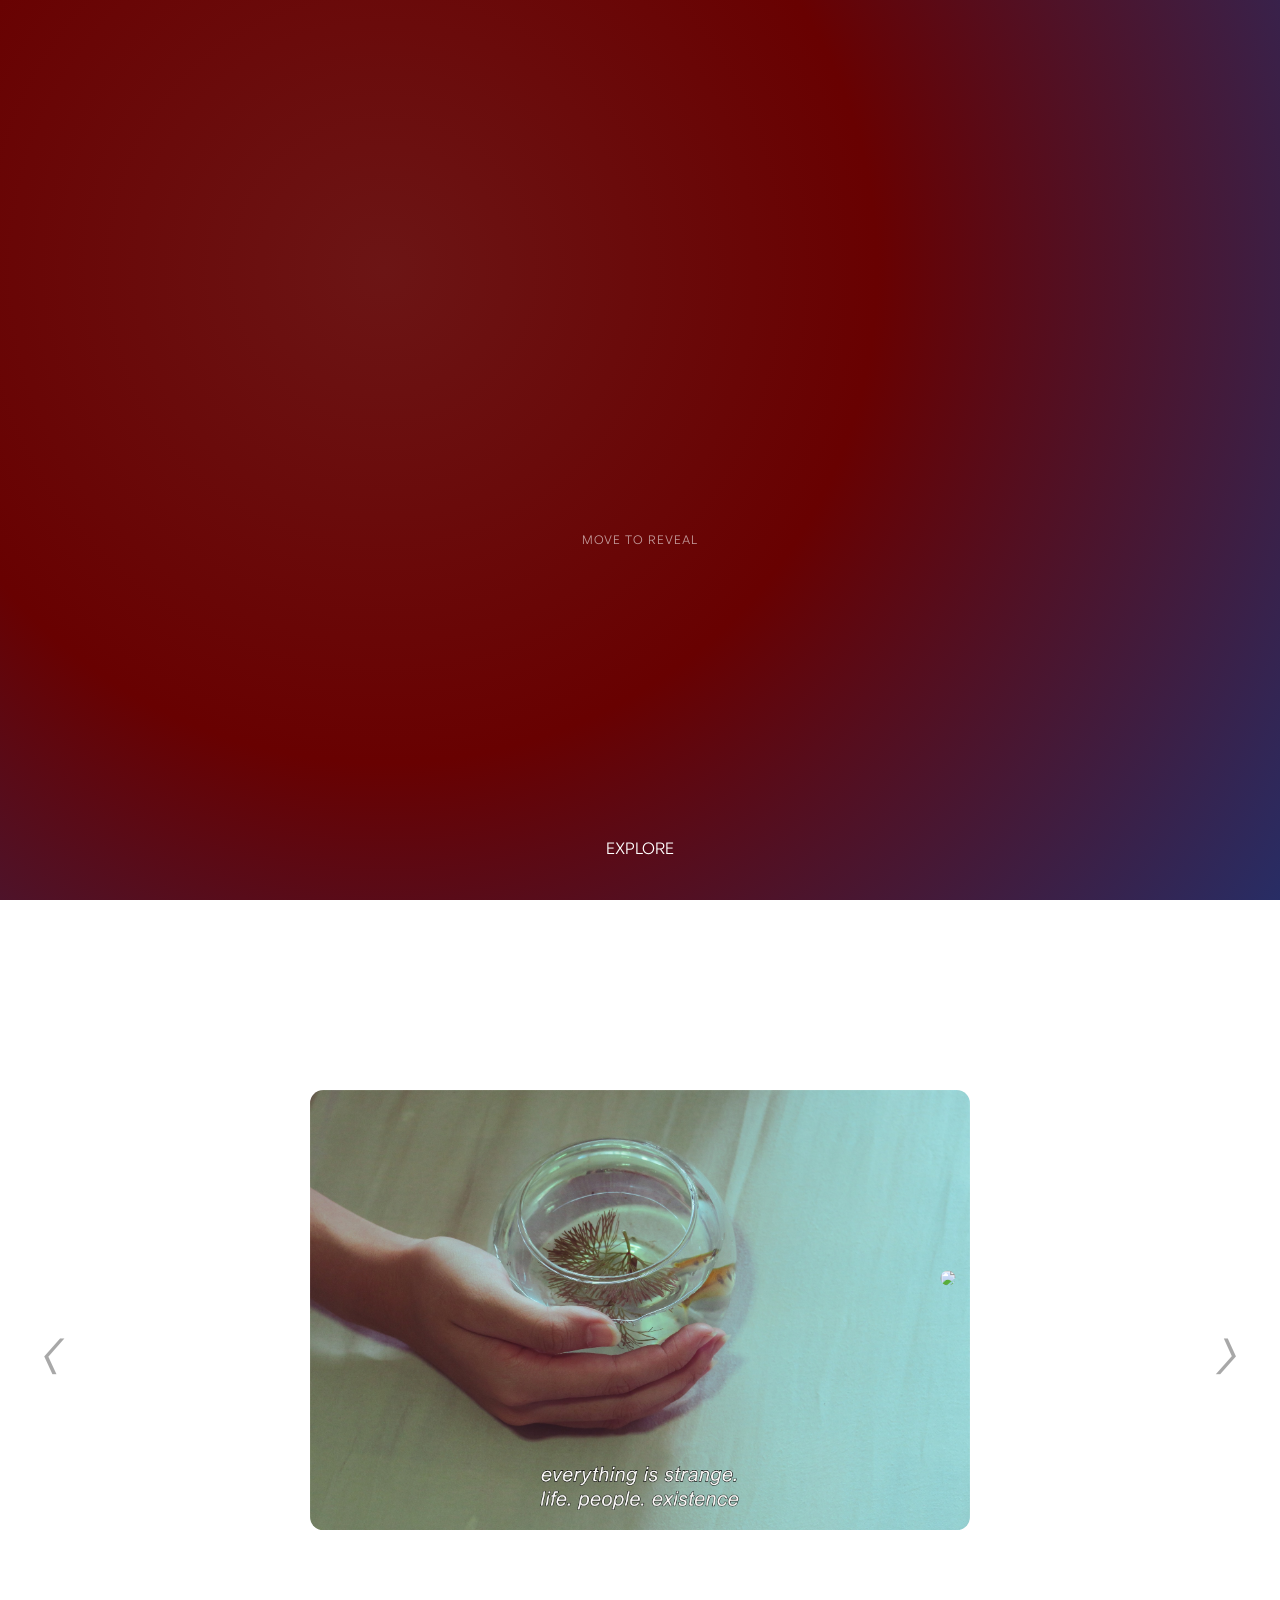
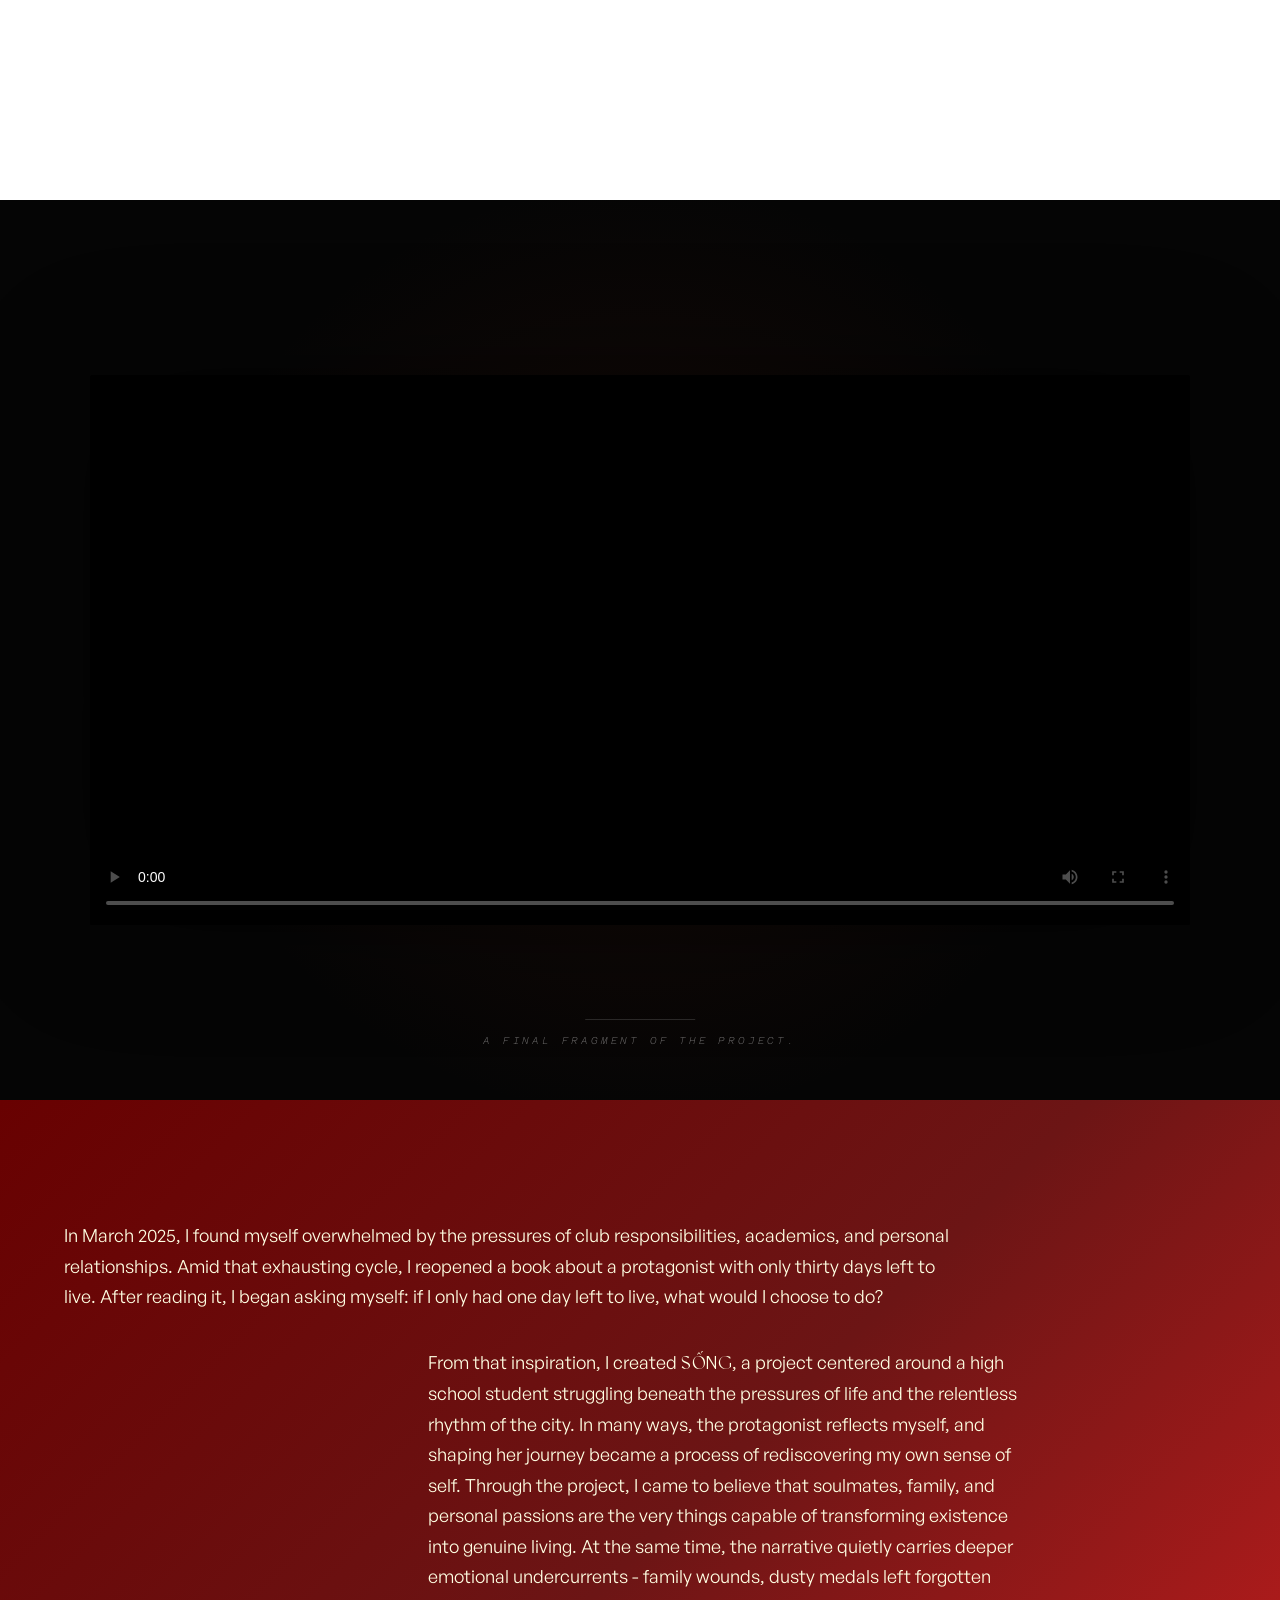
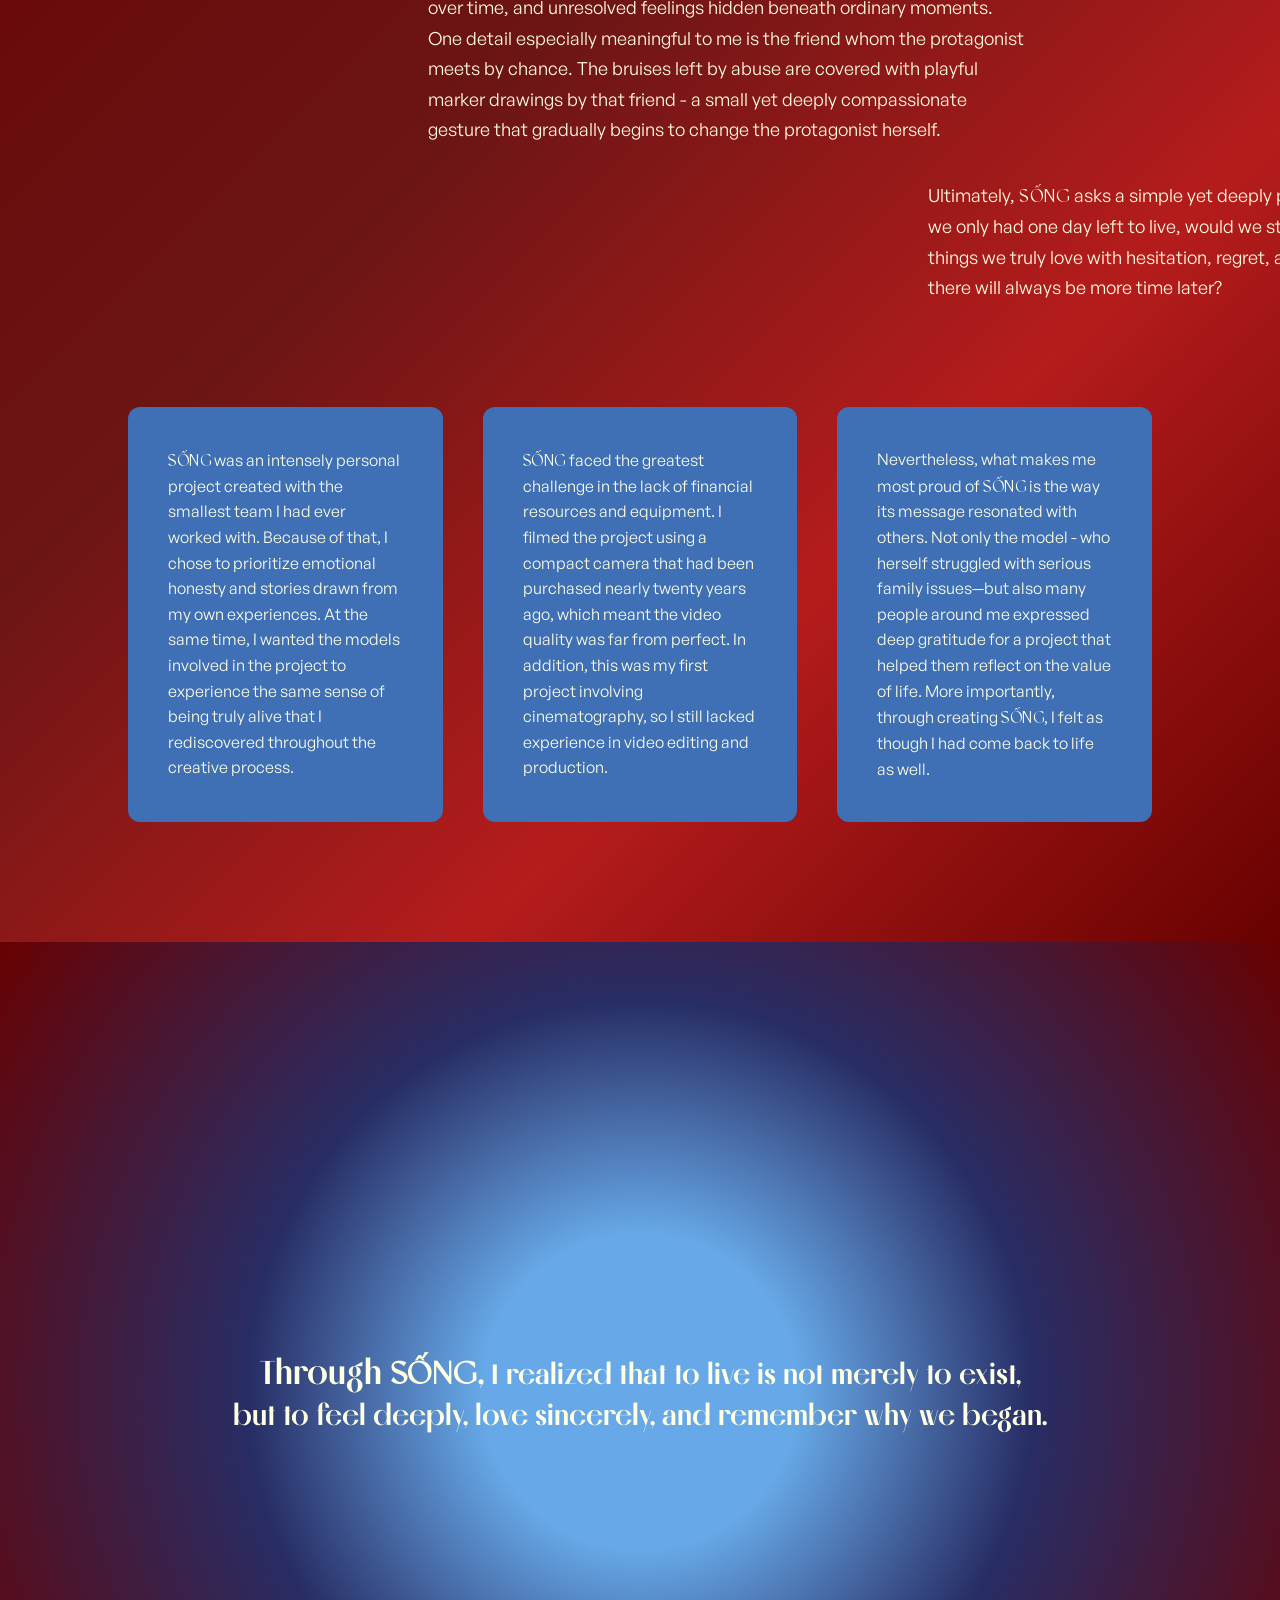
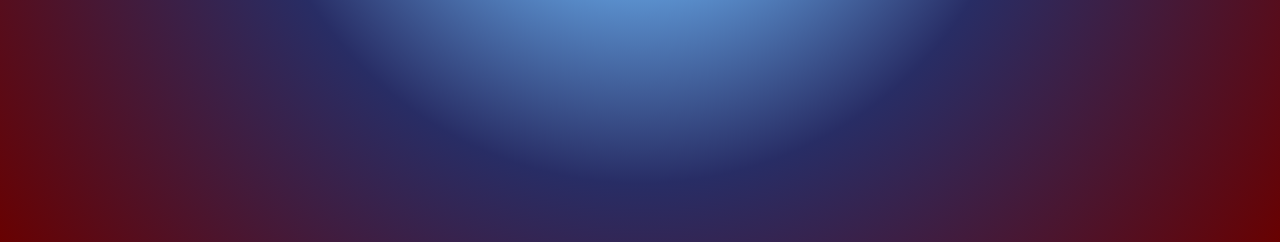
==== song.html @ a21d8aa3 "add optimized video" ====
<!DOCTYPE html>
<html lang="en">
<head>
<meta charset="UTF-8">
<meta name="viewport" content="width=device-width, initial-scale=1.0">
<title>SỐNG</title>

<style>
@font-face { font-family: 'ProjectFont'; src: url('assets/fonts/ProjectFont.woff2'); }
@font-face { font-family: 'Melodrama'; src: url('assets/fonts/Melodrama-Bold.woff2'); }
@font-face { font-family: 'GeneralSans'; src: url('assets/fonts/GeneralSans-Regular.woff2'); }
@font-face { font-family: 'AzeretMono'; src: url('assets/fonts/AzeretMono-ThinItalic.woff2'); }

*{margin:0;padding:0;box-sizing:border-box;}
body{font-family:'GeneralSans';overflow-x:hidden;}

/* NAV */
.ui {
      position: fixed;
      inset: 0;
      pointer-events: none;
      z-index: 10;
    }

.brand {
      position: absolute;
      top: 30px;
      left: 40px;
      color: black;
      font-family: 'Melodrama';
      font-weight: 700;
      font-size: 37px;
    }

    .nav {
      position: absolute;
      top: 30px;
      right: 40px;
      display: flex;
      gap: 30px;
      pointer-events: auto;
    }

    .nav a {
  color: black;
  font-family: 'GeneralSans';
  font-size: 16px;
  cursor: pointer;
  position: relative;
  transition: all 0.25s ease;
  text-decoration: none; /* 👈 dòng quan trọng */
}

    .nav a:hover {
      transform: scale(1.15);
    }

    .nav a::after {
      content: '';
      position: absolute;
      left: 0;
      bottom: -4px;
      width: 0%;
      height: 2px;
      background: black;
      transition: width 0.25s ease;
    }

    .nav a:hover::after {
      width: 100%;
    }

/* ===== INTRO ===== */
.intro{
  position: fixed;
  inset: 0;
  z-index: 9999;

  display:flex;
  justify-content:center;
  align-items:center;
  flex-direction:column;

 background: radial-gradient(
  circle at 30% 30%,
  #6c1515 0%,
  #680101 45%,
  #282d65 100%
);
}

.hint{
  position:absolute;
  top:60%; /* 👈 chỉnh lên xuống */
  left:50%;
  transform:translate(-50%,-50%);

  color:white;
  font-family:'GeneralSans';
  font-size:12px;
  opacity:0.6;
  letter-spacing:1px;

  pointer-events:none;
  transition:0.4s;
  animation: fadeIn 1.5s ease forwards;
}
@keyframes fadeIn{
  from{opacity:0}
  to{opacity:0.6}
}

/* TILT SHIFT TEXT */
.intro h1{
  font-family:'Melodrama';
  font-size:7vw;
  color:white;

  filter: blur(18px); /* blur nền */
}
#title{
  -webkit-mask-repeat: no-repeat;
  mask-repeat: no-repeat;
}

/* EXPLORE */
.explore{
position:absolute;
bottom:40px;
color:white;
cursor:pointer;
}
.explore::after{
content:"";display:block;height:1px;width:0;background:white;transition:.3s;
}
.explore:hover::after{width:100%;}

/* ẨN INTRO */
.intro.hide{
opacity:0;
pointer-events:none;
transition:0.8s;
}

#title {
  opacity: 0;

  /* 👇 bắt buộc để mask hoạt động */
  -webkit-mask-repeat: no-repeat;
  mask-repeat: no-repeat;

  -webkit-mask-size: cover;
  mask-size: cover;

  color: white;
}

/* ===== HERO ===== */
.hero{
  height:100vh;
  background:url('assets/images/song/background.jpg') center/cover;
  position:relative;
  display:flex;
  justify-content:center;
  align-items:center;
  color:black;
}

.hero::after{
  content:"";
  position:absolute;
  inset:0;
  backdrop-filter: blur(20px);
  z-index:1;
}

/* layer */
.hero-content,
.timeline-left,
.timeline-right{
  position:relative;
  z-index:2;
  color:black;
}

/* TEXT */
.title{
  font-family:'ProjectFont';
  font-size:10vw;
  text-align: center;
}

.tagline{
  margin-top:20px;
  font-style:italic;
  text-align:center;
}

/* ===== ANIMATION ===== */

.hero-content {
  opacity: 0;
  transform: scale(0.9);
  filter: blur(12px);
  transition: all 1.8s cubic-bezier(0.22, 1, 0.36, 1);
}

.hero-content.show {
  opacity: 1;
  transform: scale(1);
  filter: blur(0);
}

/* tagline riêng */
.tagline {
  opacity: 0;
  transform: translateY(25px);
  transition: all 1.6s ease;
}

.hero-content.show .tagline {
  opacity: 1;
  transform: translateY(0);
  transition-delay: 1.1s;
}

/* TIMELINE */
.timeline-left{
position:absolute;
top:30px;
left:40px;
font-family:'AzeretMono';
font-size:22px;
}
.timeline-right{
position:absolute;
bottom:30px;
right:40px;
font-family:'AzeretMono';
font-size:22px;
}

/* ===== SECTION 2 ===== */
.gallery {
  height: 100vh;
  position: relative;
  overflow: hidden;
  display: flex;
  align-items: center;
  justify-content: center;
}

.item {
  position: absolute;
  top: 50%;
  left: 50%;
  transition: all 0.6s ease;
  opacity: 0;

  width: auto;
  height: auto;
}

.item img {
  width: auto;
  height: auto;
  max-width: 600px;   /* 👈 giới hạn thôi, không ép */
  max-height: 65vh;

  object-fit: contain; /* 👈 không crop nữa */
  display: block;
  border-radius: 12px;
}

/* CENTER */
.item.center {
  transform: translate(-50%, -60%) scale(1.1); /* 👈 từ -50% → -60% */
}

/* LEFT */
.item.left {
  transform: translate(-500px, -160px) scale(0.95);
}

/* RIGHT */
.item.right {
  transform: translate(300px, -80px) scale(0.95);
}

/* LEFT xa */
.item.left-2 {
  transform: translate(-900px, -220px) scale(0.8);
}

/* RIGHT xa */
.item.right-2 {
  transform: translate(700px, -120px) scale(0.8);
}

.item.center,
.item.left,
.item.right,
.item.left-2,
.item.right-2 {
  opacity: 1;
}


.arrow{
  position:absolute;
  top:50%;
  transform:translateY(-50%);

  font-family:'AzeretMono';

  font-size:88px;
  font-weight:100;
  line-height:0.7;

  color:rgba(0,0,0,0.34);

  cursor:pointer;
  user-select:none;

  z-index:20;

  transition:
    transform .35s cubic-bezier(.19,1,.22,1),
    opacity .35s ease,
    color .35s ease;
}

.arrow:hover{
  color:rgba(0,0,0,0.72);
  transform:translateY(-50%) scale(1.06);
}

.arrow:active{
  transform:translateY(-50%) scale(.96);
}

.arrow.left{
  left:24px;
}

.arrow.right{
  right:24px;
}

.arrow.disabled{
  opacity:.12;
  pointer-events:none;
}

/* ===== FILM ===== */
/* ===== FILM ===== */

.film{
  position:relative;

  min-height:100vh;

  display:flex;
  justify-content:center;
  align-items:center;

  background:#050505;

  overflow:hidden;
}

/* ambient glow */
.film::before{
  content:'';

  position:absolute;
  inset:0;

  background:
  radial-gradient(
    circle at center,
    rgba(120,40,20,.18) 0%,
    rgba(0,0,0,0) 60%
  );

  pointer-events:none;

  z-index:1;
}

.film-wrap{
  position:relative;

  width:min(1100px,88vw);

  z-index:3;
}

/* VIDEO */

.film video{
  width:100%;
  max-height:84vh;

  display:block;

  object-fit:cover;

  background:black;

  border-radius:2px;

  box-shadow:
    0 0 120px rgba(0,0,0,.45);

  opacity:0;

  transform:
    scale(1.03)
    translateY(20px);

  filter:
    blur(10px)
    saturate(.9);

  animation:
    filmReveal 2s cubic-bezier(.19,1,.22,1) .2s forwards;

  transition:
    transform .9s cubic-bezier(.19,1,.22,1),
    filter .9s ease;
}

.film video:hover{
  transform:scale(1.008);
}

/* subtle grain overlay */

.film-wrap::after{
  content:'';

  position:absolute;
  inset:0;

  background-image:
    repeating-radial-gradient(
      circle at 50% 50%,
      rgba(255,255,255,.025) 0px,
      rgba(255,255,255,0) 1px
    );

  mix-blend-mode:soft-light;

  opacity:.25;

  pointer-events:none;

  animation:grainMove .25s steps(2) infinite;
}

/* TEXT */

.film-intro{
  position:absolute;

  left:50%;
  bottom:6vh;

  transform:translateX(-50%);

  z-index:5;

  pointer-events:none;
}

.film-intro p{
  position:relative;

  color:rgba(255,255,255,.46);

  font-family:'AzeretMono', monospace;
  font-size:10px;
  font-style:italic;
  font-weight:100;

  letter-spacing:.28em;
  text-transform:uppercase;

  white-space:nowrap;

  opacity:0;

  transform:
    translateY(14px);

  filter:blur(8px);

  animation:
    introText 2.2s cubic-bezier(.19,1,.22,1) .8s forwards;
}

/* line */

.film-intro p::before{
  content:'';

  position:absolute;

  left:50%;
  top:-16px;

  transform:translateX(-50%);

  width:0;
  height:1px;

  background:
    rgba(255,255,255,.14);

  animation:
    introLine 1.8s cubic-bezier(.19,1,.22,1) 1s forwards;
}

/* keyframes */

@keyframes filmReveal{
  to{
    opacity:1;

    transform:
      scale(1)
      translateY(0);

    filter:
      blur(0)
      saturate(1);
  }
}

@keyframes introText{
  to{
    opacity:1;

    transform:translateY(0);

    filter:blur(0);
  }
}

@keyframes introLine{
  to{
    width:110px;
  }
}

@keyframes grainMove{
  0%{
    transform:translate(0,0);
  }

  100%{
    transform:translate(1px,-1px);
  }
}

/* ===== SECTION 3 ===== */
.info{
  position: relative;
  min-height: 100vh;

  background: linear-gradient(
  135deg,
  #680101 0%,
  #6c1515 40%,
  #b51c1c 70%,
  #680101 100%
);

  display: flex;
  flex-direction: column;
  justify-content: space-between;

  padding: 120px 10vw;
  color: #ffffe3;

  overflow: hidden;
}

/* phần text trên */
.info-text{
  max-width: 900px;
}

.info-text p{
  font-family: 'GeneralSans';
  font-size: 18px;
  line-height: 1.6;
  margin-bottom: 24px;
}

.info-text p {
  opacity: 0;
  transform: translateY(40px);
  filter: blur(6px);
  transition: all 1s ease;
}

.info-text p.show {
  opacity: 1;
  transform: translateY(0);
  filter: blur(0);
}

.boxes{
  display: flex;
  gap: 40px;
  margin-top: 80px;

  align-items: stretch; /* 👈 đảm bảo box cao đều */
}

.box{
  flex: 1;
  background: #3f6fb5;
  padding: 40px;
  border-radius: 12px;

  font-size: 16px;
  line-height: 1.6;
  min-height: 220px;

  /* 👇 FIX TEXT */
  overflow: visible !important;
  text-overflow: clip !important;
  white-space: normal !important;

  display: block !important;
  -webkit-line-clamp: unset !important;
  -webkit-box-orient: unset !important;
}

.box {
  opacity: 0;
  transform: translateY(60px) scale(0.95);
  transition: all 0.8s ease;
}

.box.show {
  opacity: 1;
  transform: translateY(0) scale(1);
}

.info-text{
  display: flex;
  flex-direction: column;
  gap: 10px;
  max-width: 900px;
}

/* base */
.info-text p{
  font-size: 18px;
  line-height: 1.7;
  max-width: 900px;
}

/* bậc thang NHẸ – nhìn tinh tế */
.info-text p:nth-child(1){
  margin-left: -5vw;
}

.info-text p:nth-child(2){
  margin-left: 300px;
}

.info-text p:nth-child(3){
  margin-left: 0;              /* reset lại */
  max-width: 520px;            /* giữ độ dài đẹp */
  transform: translateX(800px); /* 👈 đẩy sang phải nhưng KHÔNG bị bó */    
}

/* ===== REFLECTION ===== */
.project-font{
  font-family:'ProjectFont';
  font-size:1.05em; /* optional */
  letter-spacing:0.03em;
}
.reflection{
  height:100vh;
  display:flex;
  justify-content:center;
  align-items:center;
  text-align:center;

  background: radial-gradient(
      circle at center,
  #67a9e8 0%,
  #67a9e8 20%,
  #282d65 50%,
  #680101 100%
   );
}

.reflection p{
font-family:'Melodrama';
font-size:2.2vw;
max-width:900px;
color:#ffffe3;
line-height:1.4;
}
.reveal-text span {
  display: inline-block;
  opacity: 0;
  transform: translateY(30px);
  filter: blur(8px);
  transition: all 1.2s cubic-bezier(0.22, 1, 0.36, 1);
}

.reveal-text {
  line-height: 1.5;
}

/* khi active */
.reveal-text.show span {
  opacity: 1;
  transform: translateY(0);
  filter: blur(0);
}

/* delay từng dòng */
.reveal-text.show span:nth-child(1){ transition-delay: 0.2s; }
.reveal-text.show span:nth-child(2){ transition-delay: 0.5s; }
.reveal-text.show span:nth-child(3){ transition-delay: 0.8s; }
.reveal-text.show span:nth-child(4){ transition-delay: 1.1s; }
.reveal-text.show span:nth-child(5){ transition-delay: 1.4s; }

.reveal-text span:first-child {
  font-size: 2.6vw;
  font-weight: bold;
}
</style>
</head>

<body>

<!-- INTRO -->
<div class="intro" id="intro">
  <h1 id="title">Alive or existing</h1>
  <div class="hint" id="hint">MOVE TO REVEAL</div>
  <div class="explore" onclick="enterSite()">EXPLORE</div>
</div>

<!-- HERO -->
<section class="hero" id="main">
<div class="timeline-left">MARCH 2025</div>
<div class="timeline-right">DECEMBER 2025</div>

<div class="hero-content">
<div class="title">SỐNG</div>
<div class="tagline">
To feel, to live, to love.
</div>
</div>
</section>

<!-- SECTION 2 -->
<section class="gallery">
  <div class="slider" id="slider">

    <div class="item">
      <img src="assets/images/song/1.jpg">
    </div>

    <div class="item">
      <img src="assets/images/song/2.jpg"> 
    </div>

<div class="item">
      <img src="assets/images/song/3.jpg"> 
    </div>

<div class="item">
      <img src="assets/images/song/4.jpg"> 
    </div>

<div class="item">
      <img src="assets/images/song/5.jpg"> 
    </div>

<div class="item">
      <img src="assets/images/song/6.jpg"> 
    </div>

<div class="item">
      <img src="assets/images/song/7.jpg"> 
    </div>

<div class="item">
      <img src="assets/images/song/8.jpg"> 
    </div>

<div class="item">
      <img src="assets/images/song/9.jpg"> 
    </div>

<div class="item">
      <img src="assets/images/song/10.jpg"> 
    </div>

<div class="item">
      <img src="assets/images/song/11.jpg"> 
    </div>

<div class="item">
      <img src="assets/images/song/12.jpg"> 
    </div>

<div class="item">
      <img src="assets/images/song/13.jpg"> 
    </div>

<div class="item">
      <img src="assets/images/song/14.jpg"> 
    </div>

<div class="item">
      <img src="assets/images/song/15.jpg"> 
    </div>

<div class="item">
      <img src="assets/images/song/16.jpg"> 
    </div>

<div class="item">
      <img src="assets/images/song/17.jpg"> 
    </div>

<div class="item">
      <img src="assets/images/song/18.jpg"> 
    </div>

<div class="item">
      <img src="assets/images/song/19.jpg"> 
    </div>

<div class="item">
      <img src="assets/images/song/20.jpg"> 
    </div>

<div class="item">
      <img src="assets/images/song/21.jpg"> 
    </div>

<div class="item">
      <img src="assets/images/song/22.jpg"> 
    </div>

<div class="item">
      <img src="assets/images/song/23.jpg"> 
    </div>

<div class="item">
      <img src="assets/images/song/24.jpg"> 
    </div>

<div class="item">
      <img src="assets/images/song/25.jpg"> 
    </div>

<div class="item">
      <img src="assets/images/song/26.jpg"> 
    </div>

<div class="item">
      <img src="assets/images/song/27.jpg"> 
    </div>

<div class="item">
      <img src="assets/images/song/28.jpg"> 
    </div>

<div class="item">
      <img src="assets/images/song/29.jpg"> 
    </div>

<div class="item">
      <img src="assets/images/song/30.jpg"> 
    </div>

<div class="item">
      <img src="assets/images/song/31.jpg"> 
    </div>

<div class="item">
      <img src="assets/images/song/32.jpg"> 
    </div>

<div class="item">
      <img src="assets/images/song/33.jpg"> 
    </div>

<div class="item">
      <img src="assets/images/song/34.jpg"> 
    </div>

<div class="item">
      <img src="assets/images/song/35.jpg"> 
    </div>

<div class="item">
      <img src="assets/images/song/36.jpg"> 
    </div>

<div class="item">
      <img src="assets/images/song/37.jpg"> 
    </div>

<div class="item">
      <img src="assets/images/song/38.jpg"> 
    </div>

<div class="item">
      <img src="assets/images/song/39.jpg"> 
    </div>

<div class="item">
      <img src="assets/images/song/40.jpg"> 
    </div>

<div class="item">
      <img src="assets/images/song/41.jpg"> 
    </div>

<div class="item">
      <img src="assets/images/song/42.jpg"> 
    </div>

<div class="item">
      <img src="assets/images/song/43.jpg"> 
    </div>

<div class="item">
      <img src="assets/images/song/44.jpg"> 
    </div>

<div class="item">
      <img src="assets/images/song/45.jpg"> 
    </div>

<div class="item">
      <img src="assets/images/song/46.jpg"> 
    </div>

<div class="item">
      <img src="assets/images/song/47.jpg"> 
    </div>

<div class="item">
      <img src="assets/images/song/48.jpg"> 
    </div>

<div class="item">
      <img src="assets/images/song/49.jpg"> 
    </div>

<div class="item">
      <img src="assets/images/song/50.jpg"> 
    </div>

<div class="item">
      <img src="assets/images/song/51.jpg"> 
    </div>

<div class="item">
      <img src="assets/images/song/52.jpg"> 
    </div>

<div class="item">
      <img src="assets/images/song/53.jpg"> 
    </div>

<div class="item">
      <img src="assets/images/song/54.jpg"> 
    </div>

<div class="item">
      <img src="assets/images/song/55.jpg"> 
    </div>

<div class="item">
      <img src="assets/images/song/56.jpg"> 
    </div>

<div class="item">
      <img src="assets/images/song/57.jpg"> 
    </div>

<div class="item">
      <img src="assets/images/song/58.jpg"> 
    </div>

<div class="item">
      <img src="assets/images/song/59.jpg"> 
    </div>

<div class="item">
      <img src="assets/images/song/60.jpg"> 
    </div>

<div class="item">
      <img src="assets/images/song/61.jpg"> 
    </div>

<div class="item">
      <img src="assets/images/song/62.jpg"> 
    </div>

<div class="item">
      <img src="assets/images/song/63.jpg"> 
    </div>

<div class="item">
      <img src="assets/images/song/64.jpg"> 
    </div>

<div class="item">
      <img src="assets/images/song/65.jpg"> 
    </div>

<div class="item">
      <img src="assets/images/song/66.jpg"> 
    </div>

<div class="item">
      <img src="assets/images/song/67.jpg"> 
    </div>

<div class="item">
      <img src="assets/images/song/68.jpg"> 
    </div>

<div class="item">
      <img src="assets/images/song/69.jpg"> 
    </div>

<div class="item">
      <img src="assets/images/song/70.jpg"> 
    </div>

<div class="item">
      <img src="assets/images/song/71.jpg"> 
    </div>

 <div class="arrow left" id="arrowLeft">‹</div>
 <div class="arrow right" id="arrowRight">›</div>
  </div>
</section>

<!-- VIDEO SECTION -->
<section class="film">

  <div class="film-intro">
    <p>
      A final fragment of the project.
    </p>
  </div>

  <div class="film-wrap">

    <video
  id="songFilm"
  src="assets/videos/songfinal.mp4"
  poster="assets/images/song/preview.jpg"
  playsinline
  controls
  preload="auto"
></video>

  </div>

</section>

<!-- SECTION 3 -->
<section class="info">

<div class="info-text">
  <p>In March 2025, I found myself overwhelmed by the pressures of club responsibilities, academics, and personal relationships. Amid that exhausting cycle, I reopened a book about a protagonist with only thirty days left to live. After reading it, I began asking myself: if I only had one day left to live, what would I choose to do? </p>
  <p> From that inspiration, I created <span class="project-font">SỐNG</span>, a project centered around a high school student struggling beneath the pressures of life and the relentless rhythm of the city. In many ways, the protagonist reflects myself, and shaping her journey became a process of rediscovering my own sense of self. Through the project, I came to believe that soulmates, family, and personal passions are the very things capable of transforming existence into genuine living. At the same time, the narrative quietly carries deeper emotional undercurrents - family wounds, dusty medals left forgotten over time, and unresolved feelings hidden beneath ordinary moments. One detail especially meaningful to me is the friend whom the protagonist meets by chance. The bruises left by abuse are covered with playful marker drawings by that friend - a small yet deeply compassionate gesture that gradually begins to change the protagonist herself.</p>
<p>Ultimately, <span class="project-font">SỐNG</span> asks a simple yet deeply personal question: if we only had one day left to live, would we still approach the things we truly love with hesitation, regret, and the feeling that there will always be more time later? </p>
</div>



<div class="boxes">
<div class="box"><span class="project-font">SỐNG</span> was an intensely personal project created with the smallest team I had ever worked with. Because of that, I chose to prioritize emotional honesty and stories drawn from my own experiences. At the same time, I wanted the models involved in the project to experience the same sense of being truly alive that I rediscovered throughout the creative process.</div>
<div class="box"><span class="project-font">SỐNG</span> faced the greatest challenge in the lack of financial resources and equipment. I filmed the project using a compact camera that had been purchased nearly twenty years ago, which meant the video quality was far from perfect. In addition, this was my first project involving cinematography, so I still lacked experience in video editing and production.</div>
<div class="box"> Nevertheless, what makes me most proud of <span class="project-font">SỐNG</span> is the way its message resonated with others. Not only the model - who herself struggled with serious family issues—but also many people around me expressed deep gratitude for a project that helped them reflect on the value of life. More importantly, through creating <span class="project-font">SỐNG</span>, I felt as though I had come back to life as well.</div>

</section>

<!-- SECTION 4 -->
<section class="reflection">
<p class="reveal-text">
  <span>Through <span class="project-font">SỐNG</span>,</span>
  <span>I realized that</span>
  <span>to live is not merely to exist,</span>
  <span>but to feel deeply, love sincerely,</span>
  <span>and remember why we began.</span>
</p>
</section>

<script src="song.js"></script>
 <div class="ui">
    <div class="brand">BENGAL</div>

    <div class="nav">
      <a href="index.html">HOME</a>
  <a href="works.html">WORKS</a>
  <a href="info.html">INFO</a>
    </div>

</body>
</html>
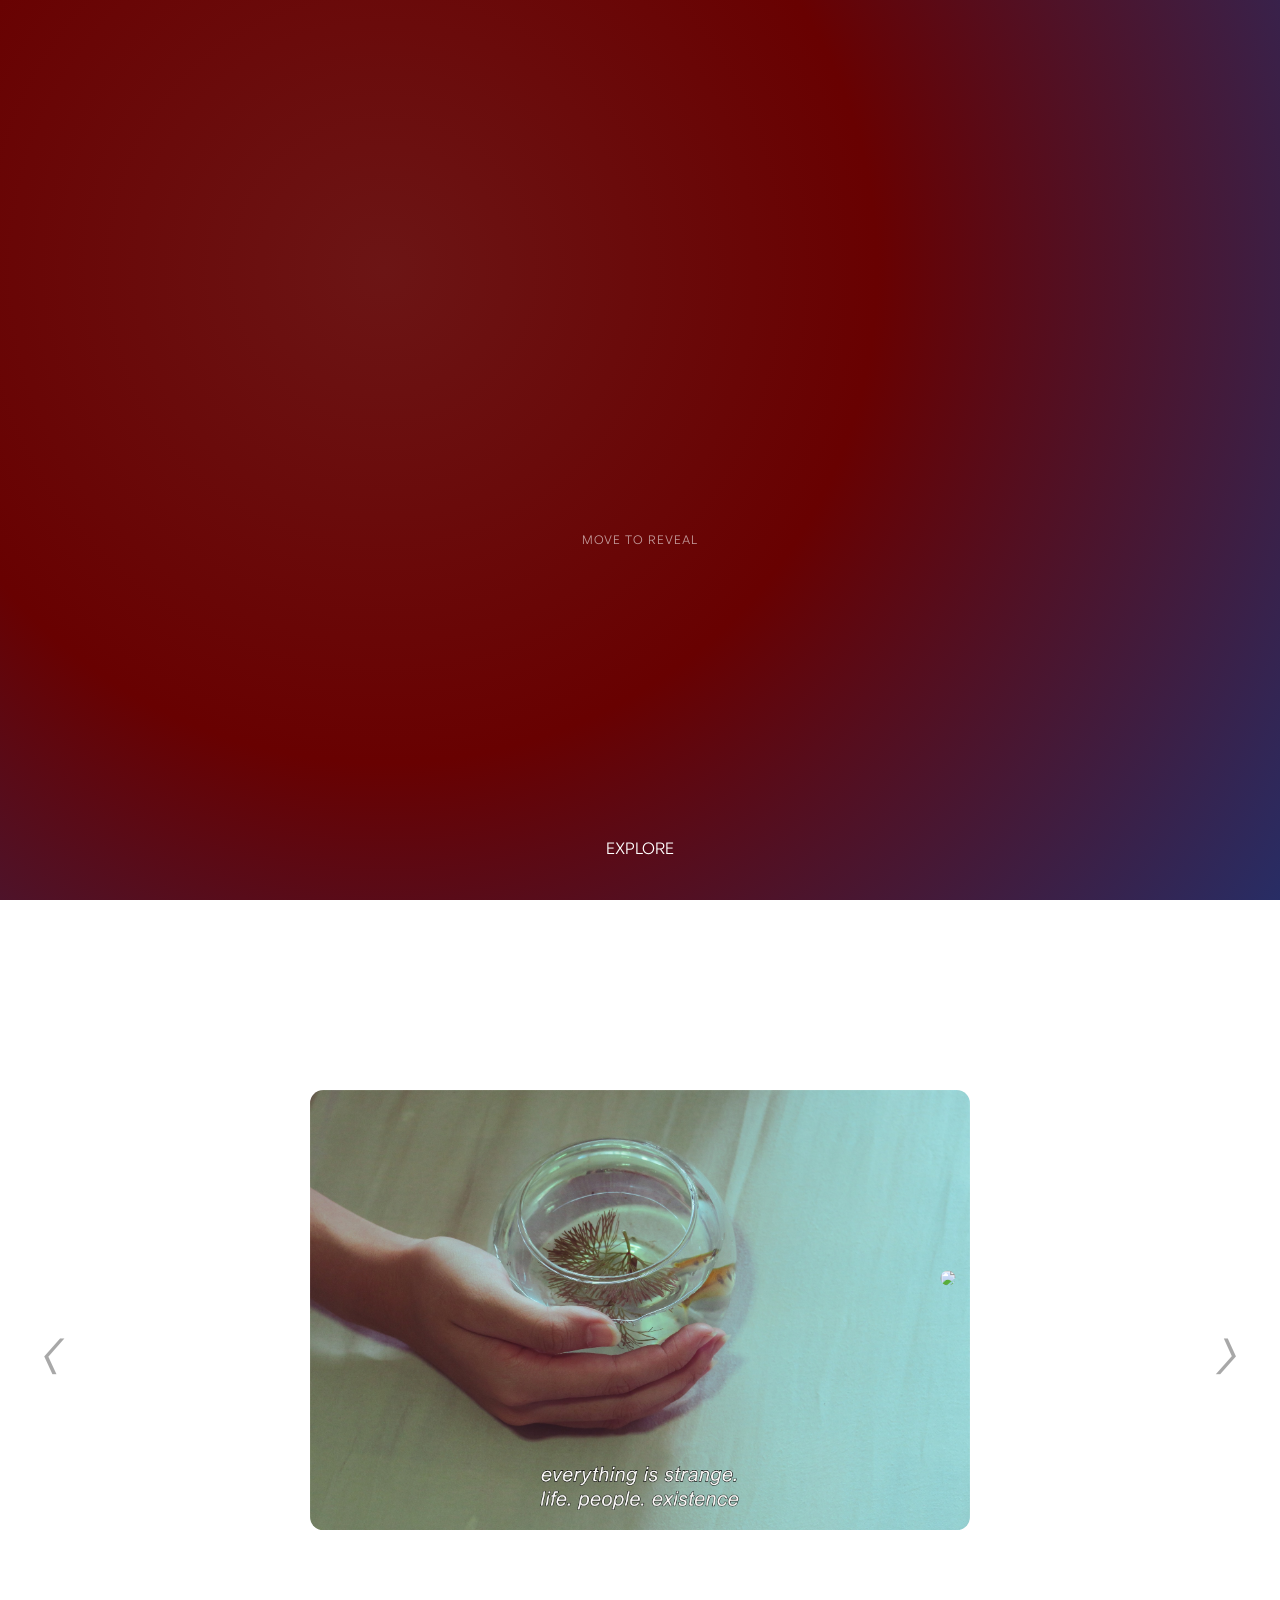
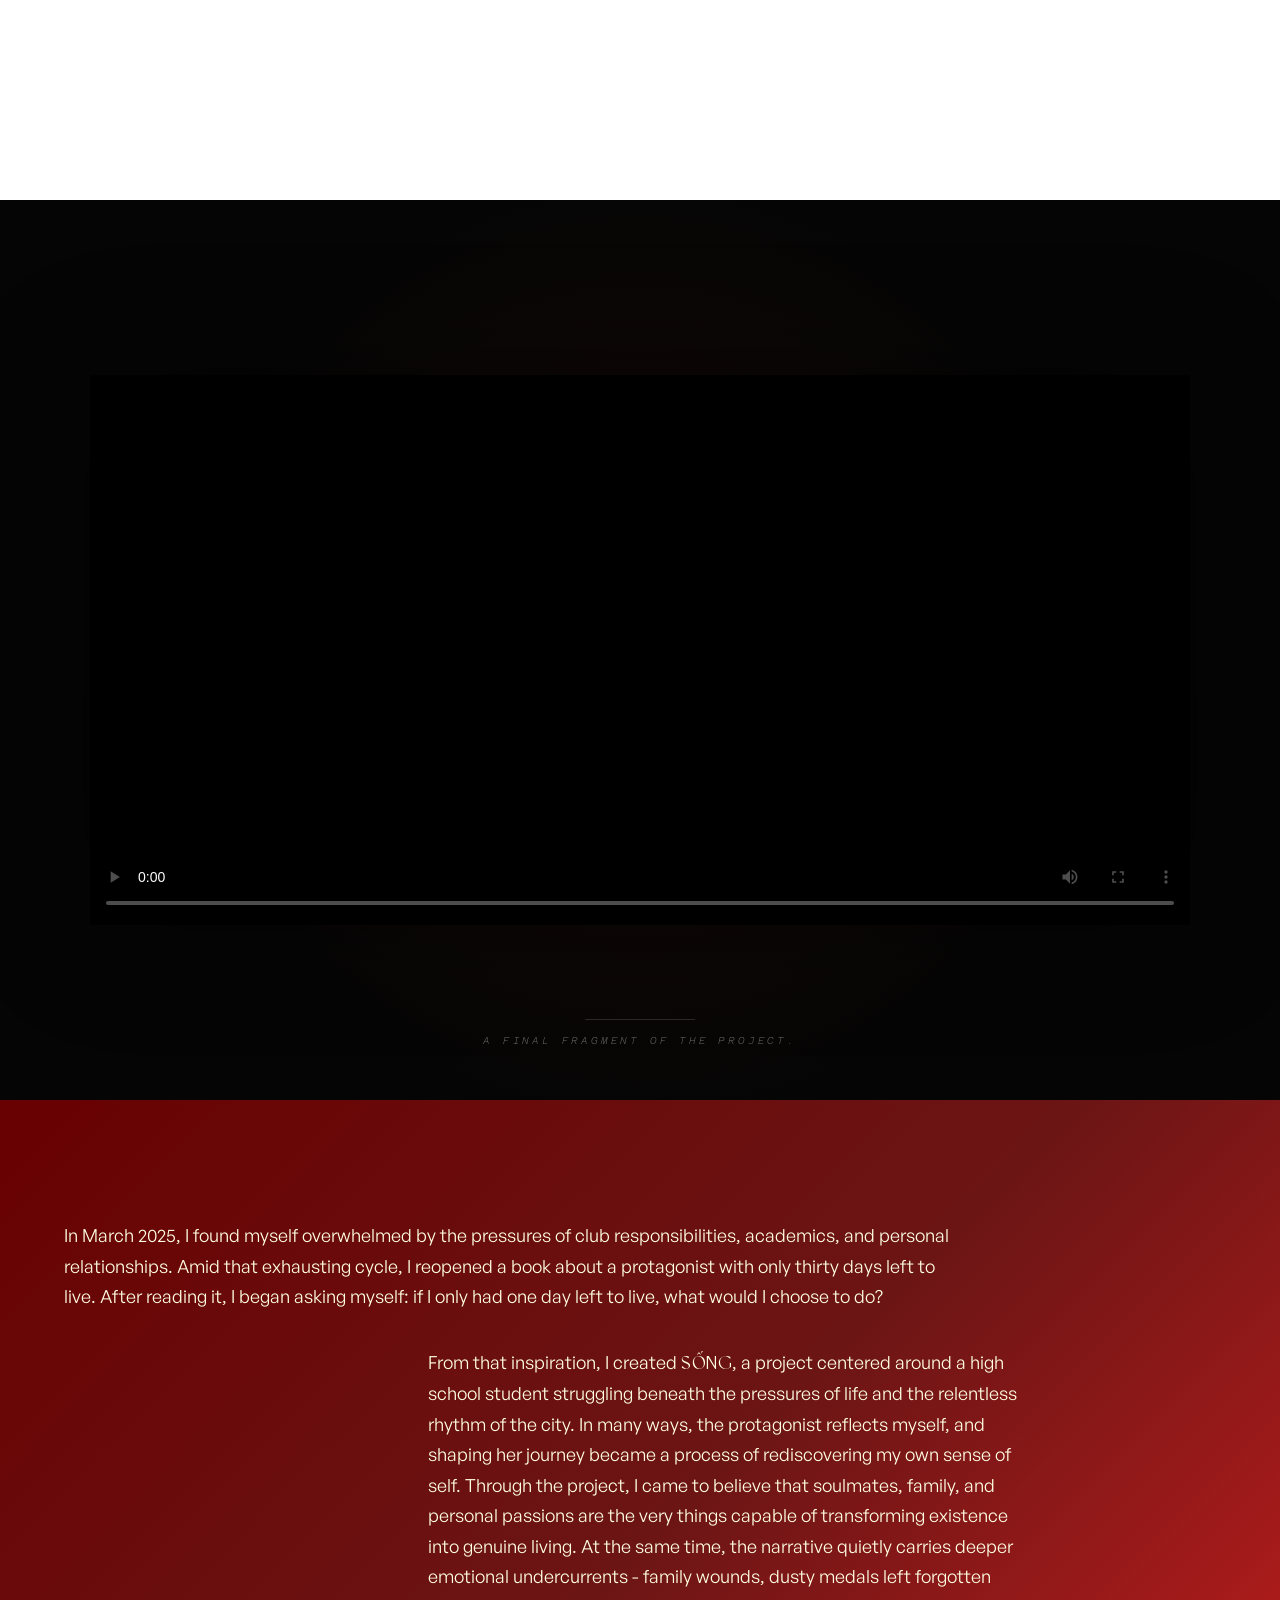
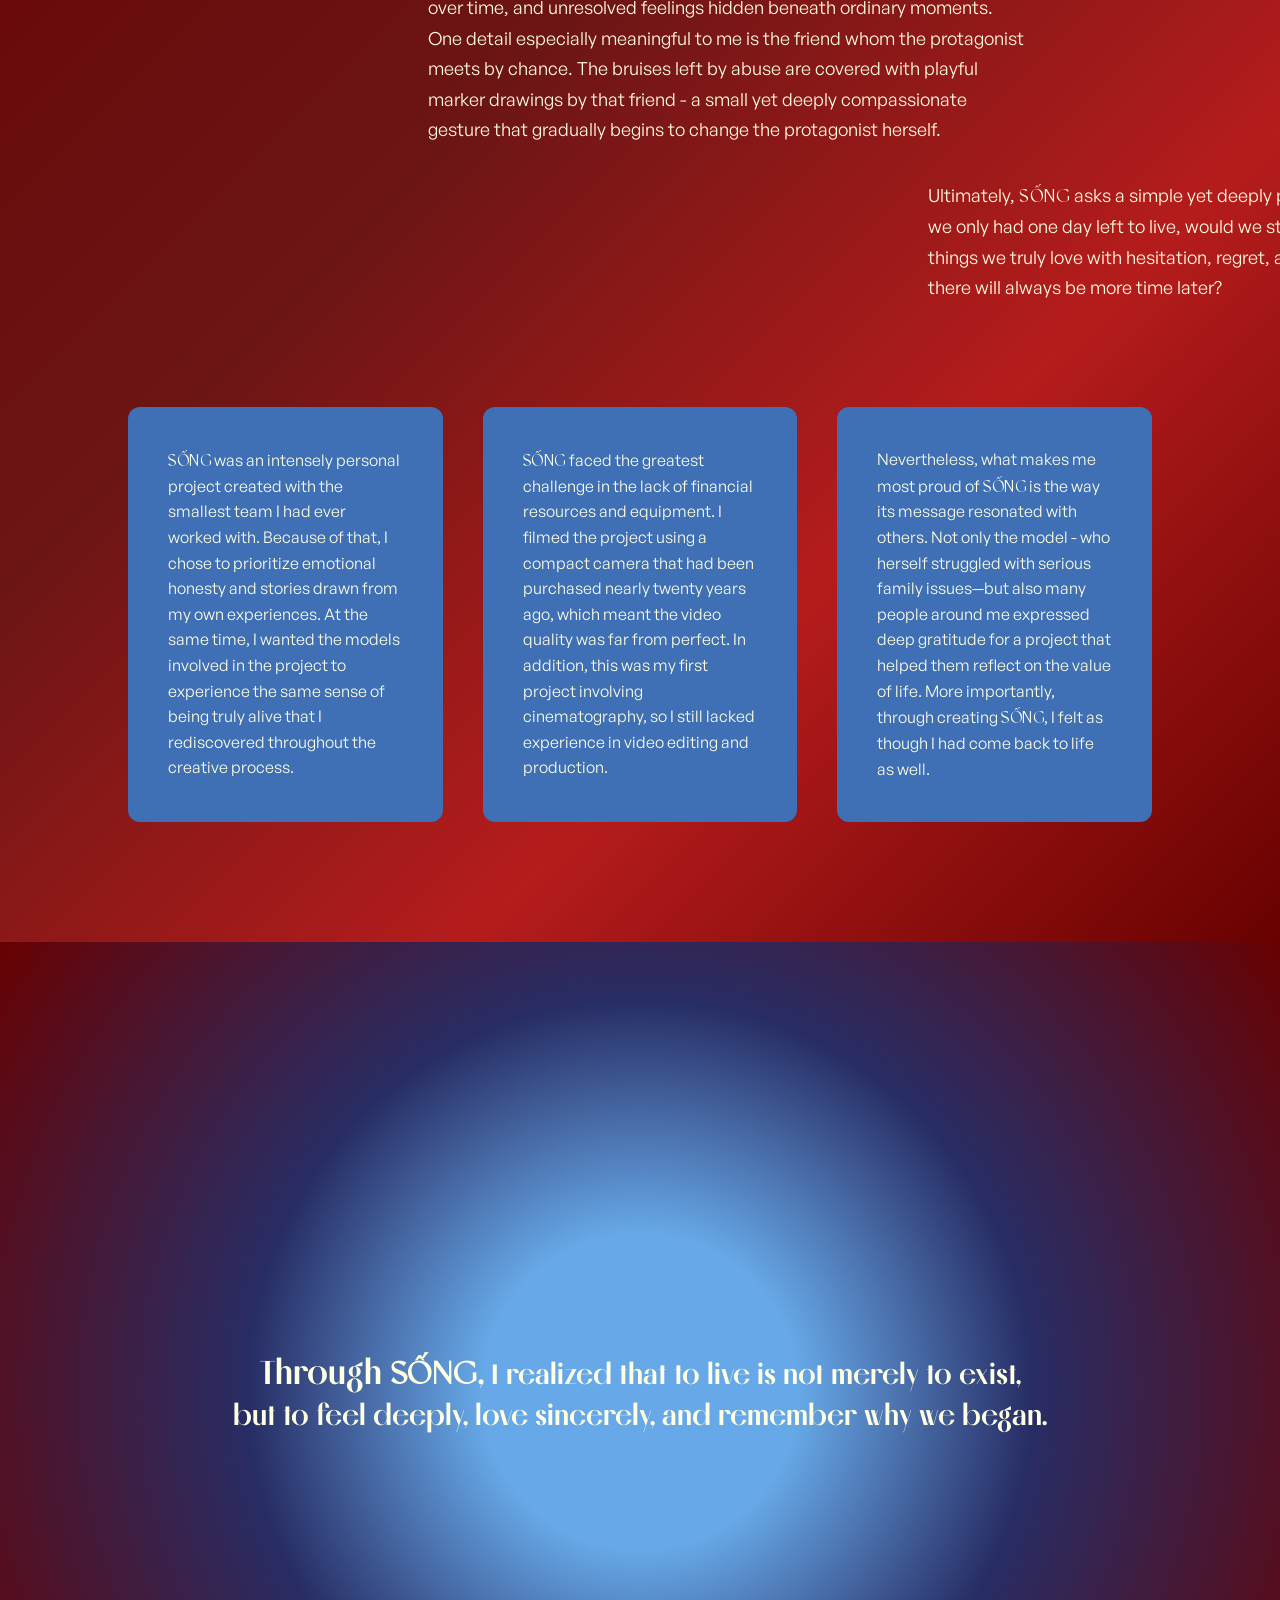
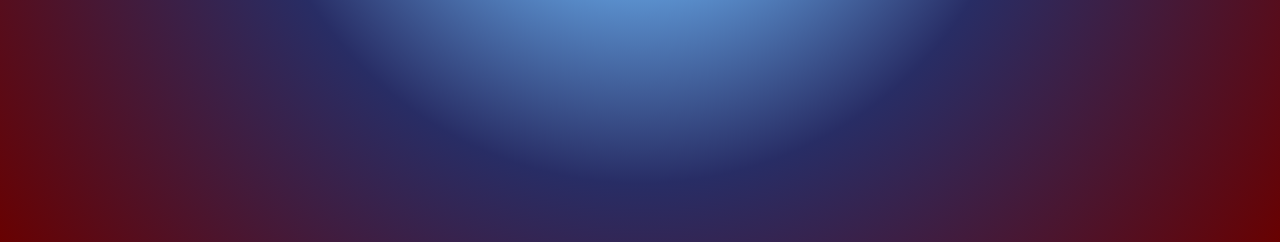
==== commit 5e761f75: "fix film css" ====
--- a/song.html
+++ b/song.html
@@ -413,18 +413,14 @@
   box-shadow:
     0 0 120px rgba(0,0,0,.45);
 
-  opacity:0;
-
-  transform:
-    scale(1.03)
-    translateY(20px);
-
-  filter:
-    blur(10px)
-    saturate(.9);
-
-  animation:
-    filmReveal 2s cubic-bezier(.19,1,.22,1) .2s forwards;
+  position:relative;
+  z-index:10;
+
+  opacity:1;
+
+  transform:none;
+
+  filter:none;
 
   transition:
     transform .9s cubic-bezier(.19,1,.22,1),
@@ -1070,8 +1066,8 @@
 
     <video
   id="songFilm"
-  src="assets/videos/songfinal.mp4"
-  poster="assets/images/song/preview.jpg"
+  src="./assets/videos/songfilm.mp4"
+  poster="./assets/images/song/preview.jpg"
   playsinline
   controls
   preload="auto"
